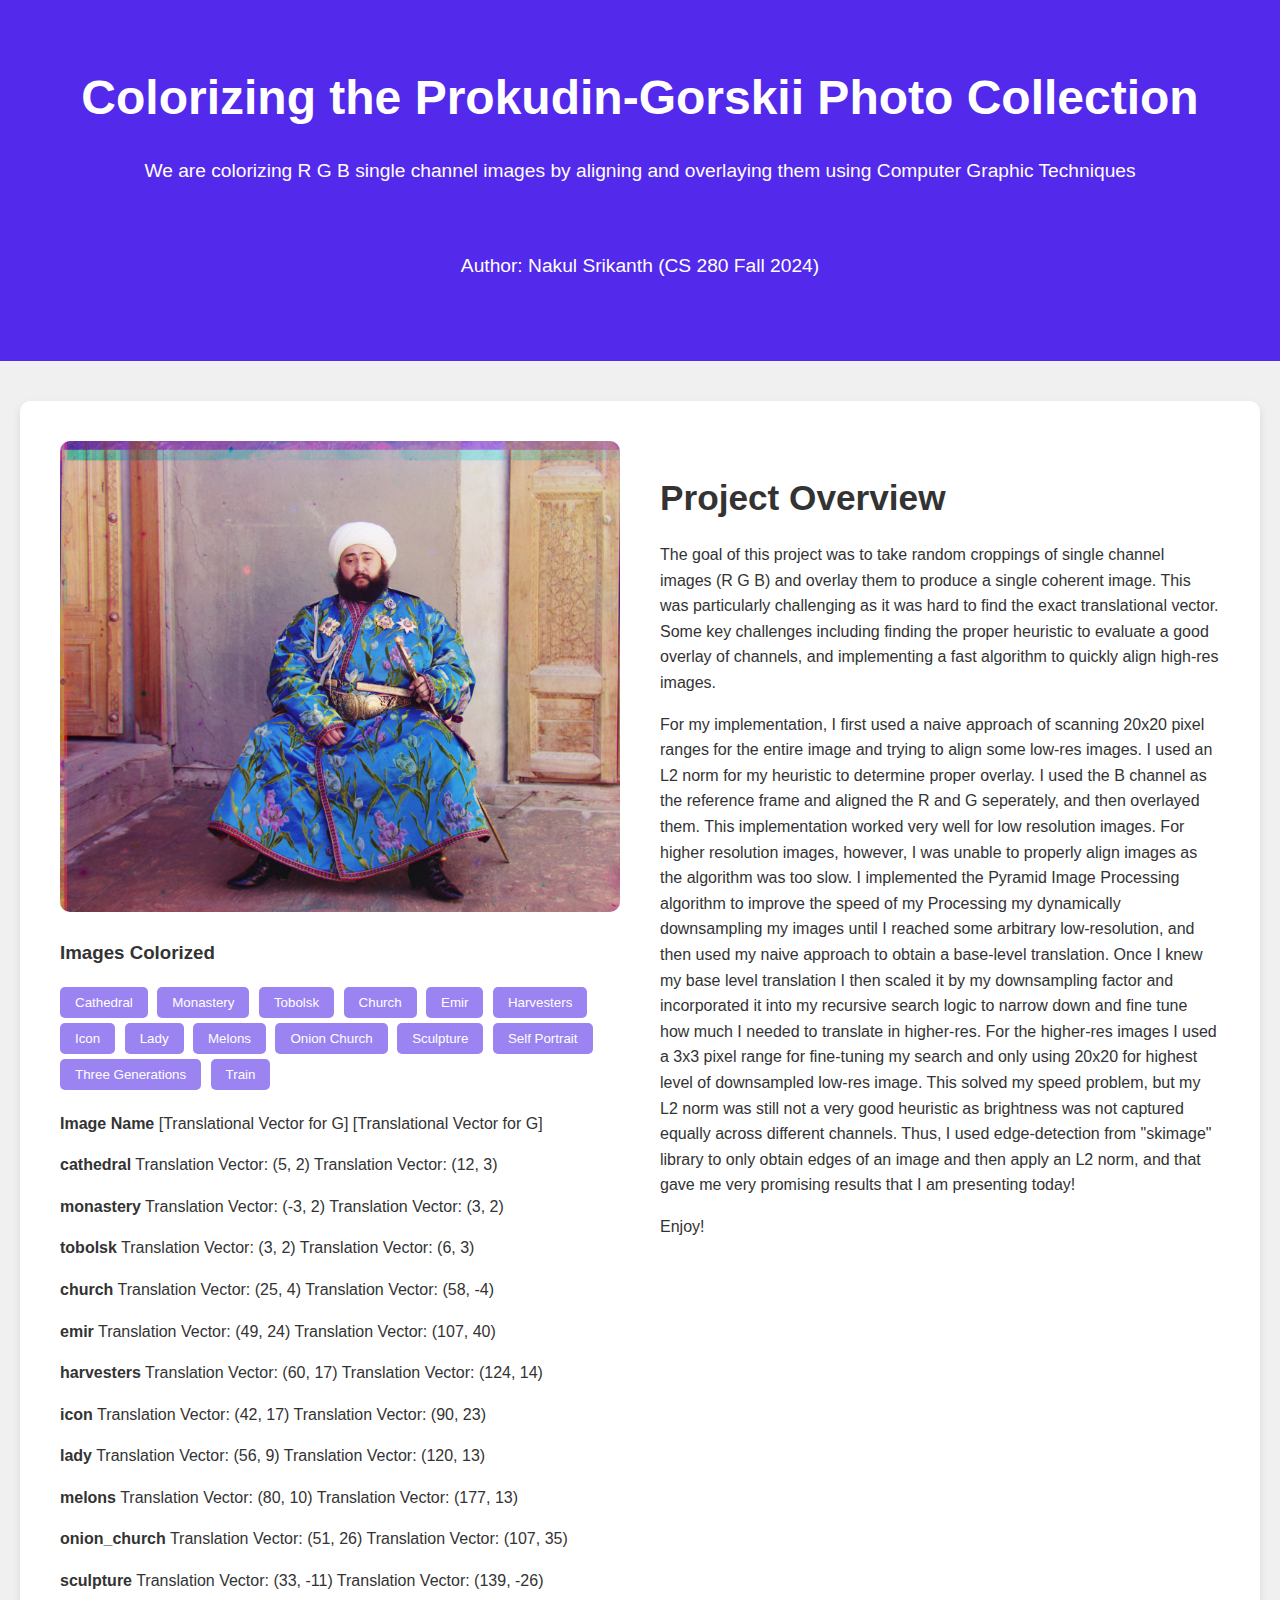
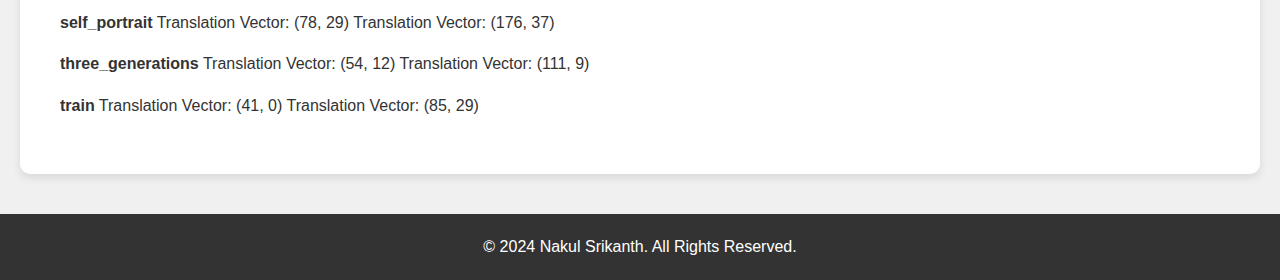
==== 1/index.html @ a7e04a4e "Proj 1 Final Submission V1" ====
<!DOCTYPE html>
<html lang="en">
<head>
    <meta charset="UTF-8">
    <meta name="viewport" content="width=device-width, initial-scale=1.0">
    <title>Project Showcase</title>
    <link rel="stylesheet" href="styles.css">
</head>
<body>

    <header>
        <h1>Colorizing the Prokudin-Gorskii Photo Collection</h1>
        <p>We are colorizing R G B single channel images by aligning and overlaying them using Computer Graphic Techniques</p>

        <br>
        <p>Author: Nakul Srikanth (CS 280 Fall 2024)</p>
    </header>

    <section id="overview" class="project-overview">
        <div class="project-image" id="image-panel">
            <img src="./out_path/emir.jpg" alt="Default Image" id="main-image">

            <div class="images-used"></div>
                <h3>Images Colorized</h3>
                <div class="image-buttons">
                    <button data-img="./out_path/cathedral.jpg">Cathedral</button>
                    <button data-img="./out_path/monastery.jpg">Monastery</button>
                    <button data-img="./out_path/tobolsk.jpg">Tobolsk</button>
                    <button data-img="./out_path/church.jpg">Church</button>
                    <button data-img="./out_path/emir.jpg">Emir</button>
                    <button data-img="./out_path/harvesters.jpg">Harvesters</button>
                    <button data-img="./out_path/icon.jpg">Icon</button>
                    <button data-img="./out_path/lady.jpg">Lady</button>
                    <button data-img="./out_path/melons.jpg">Melons</button>
                    <button data-img="./out_path/onion_church.jpg">Onion Church</button>
                    <button data-img="./out_path/sculpture.jpg">Sculpture</button>
                    <button data-img="./out_path/self_portrait.jpg">Self Portrait</button>
                    <button data-img="./out_path/three_generations.jpg">Three Generations</button>
                    <button data-img="./out_path/train.jpg">Train</button>
                </div>
                <p><b>Image Name</b> [Translational Vector for G] [Translational Vector for G]</p>
                <p>
                    <b>cathedral</b>
                    Translation Vector:  (5, 2)
                    Translation Vector:  (12, 3)
                </p><p>
                    <b>monastery</b>
                    Translation Vector:  (-3, 2)
                    Translation Vector:  (3, 2)
                </p><p>
                    <b>tobolsk</b>
                    Translation Vector:  (3, 2)
                    Translation Vector:  (6, 3)
                </p><p>
                    <b>church</b>
                    Translation Vector:  (25, 4)
                    Translation Vector:  (58, -4)
                </p><p>
                    <b>emir</b>
                    Translation Vector:  (49, 24)
                    Translation Vector:  (107, 40)
                </p><p>
                    <b>harvesters</b>
                    Translation Vector:  (60, 17)
                    Translation Vector:  (124, 14)
                </p><p>
                    <b>icon</b>
                    Translation Vector:  (42, 17)
                    Translation Vector:  (90, 23)
                </p><p>
                    <b>lady</b>
                    Translation Vector:  (56, 9)
                    Translation Vector:  (120, 13)
                </p><p>
                    <b>melons</b>
                    Translation Vector:  (80, 10)
                    Translation Vector:  (177, 13)
                </p><p>
                    <b>onion_church</b>
                    Translation Vector:  (51, 26)
                    Translation Vector:  (107, 35)
                </p><p>
                    <b>sculpture</b>
                    Translation Vector:  (33, -11)
                    Translation Vector:  (139, -26)
                </p><p>
                    <b>self_portrait</b>
                    Translation Vector:  (78, 29)
                    Translation Vector:  (176, 37)
                </p><p>
                    <b>three_generations</b>
                    Translation Vector:  (54, 12)
                    Translation Vector:  (111, 9)
                </p><p>
                    <b>train</b>
                    Translation Vector:  (41, 0)
                    Translation Vector:  (85, 29)
                </p>
            </div>

        </div>
        <div class="project-details">
            <h2>Project Overview</h2>
            <p>The goal of this project was to take random croppings of single channel images (R G B) and overlay them to produce a single coherent image. 
                This was particularly challenging as it was hard to find the exact translational vector. Some key challenges including finding the proper heuristic to evaluate
                a good overlay of channels, and implementing a fast algorithm to quickly align high-res images.</p>

            <p>For my implementation, I first used a naive approach of scanning 20x20 pixel ranges for the entire image and trying to align some low-res images. I used an L2 norm for my heuristic to determine
                proper overlay. I used the B channel as the reference frame and aligned the R and G seperately, and then overlayed them. This implementation worked very well for low resolution images.
                For higher resolution images, however, I was unable to properly align images as the algorithm was too slow. I implemented the Pyramid Image Processing algorithm to improve the speed of my Processing
                my dynamically downsampling my images until I reached some arbitrary low-resolution, and then used my naive approach to obtain a base-level translation. Once I knew my base level translation
                I then scaled it by my downsampling factor and incorporated it into my recursive search logic to narrow down and fine tune how much I needed to translate in higher-res. For the higher-res images
                I used a 3x3 pixel range for fine-tuning my search and only using 20x20 for highest level of downsampled low-res image. This solved my speed problem, but my L2 norm was still not a very good heuristic
                as brightness was not captured equally across different channels. Thus, I used edge-detection from "skimage" library to only obtain edges of an image and then apply an L2 norm, and that gave me very promising results
                that I am presenting today!
            </p>

            <p>Enjoy!</p>
        </div>
    </section>

    <footer>
        <p>&copy; 2024 Nakul Srikanth. All Rights Reserved.</p>
    </footer>

    <script src="scripts.js"></script>

</body>
</html>
---- 1/styles.css ----
body {
    font-family: 'Arial', sans-serif;
    background-color: #f0f0f0;
    color: #333;
    margin: 0;
    padding: 0;
    line-height: 1.6;
}

header {
    background-color: #5329eb;
    color: white;
    padding: 60px 20px;
    text-align: center;
    position: relative;
}

header h1 {
    font-size: 3em;
    margin: 0;
}

header p {
    font-size: 1.2em;
}

header a {
    background-color: #fff;
    color: #5329eb;
    padding: 10px 20px;
    border-radius: 5px;
    text-decoration: none;
    margin-top: 20px;
    display: inline-block;
    transition: background-color 0.3s;
}

header a:hover {
    background-color: #eee;
}

section {
    max-width: 1200px;
    margin: 40px auto;
    padding: 20px;
    background-color: #fff;
    border-radius: 10px;
    box-shadow: 0 4px 8px rgba(0, 0, 0, 0.1);
}

.project-overview {
    display: flex;
    flex-wrap: wrap;
    justify-content: space-between;
}

.project-details, .project-image {
    flex: 1;
    padding: 20px;
}

.project-image img {
    width: 100%;
    height: auto;
    border-radius: 10px;
}

.project-details h2 {
    font-size: 2.2em;
    margin-bottom: 15px;
}

.project-details p {
    margin-bottom: 10px;
}

.images-used h3 {
    margin-bottom: 10px;
}

.image-buttons button {
    background-color: #9b84f2;
    color: white;
    padding: 8px 15px;
    border-radius: 5px;
    border: none;
    cursor: pointer;
    margin-right: 5px;
    margin-bottom: 5px;
    transition: background-color 0.3s ease;
}

.image-buttons button:hover {
    background-color: #5329eb;
}

footer {
    background-color: #333;
    color: white;
    text-align: center;
    padding: 20px 0;
    margin-top: 40px;
}

footer p {
    margin: 0;
}
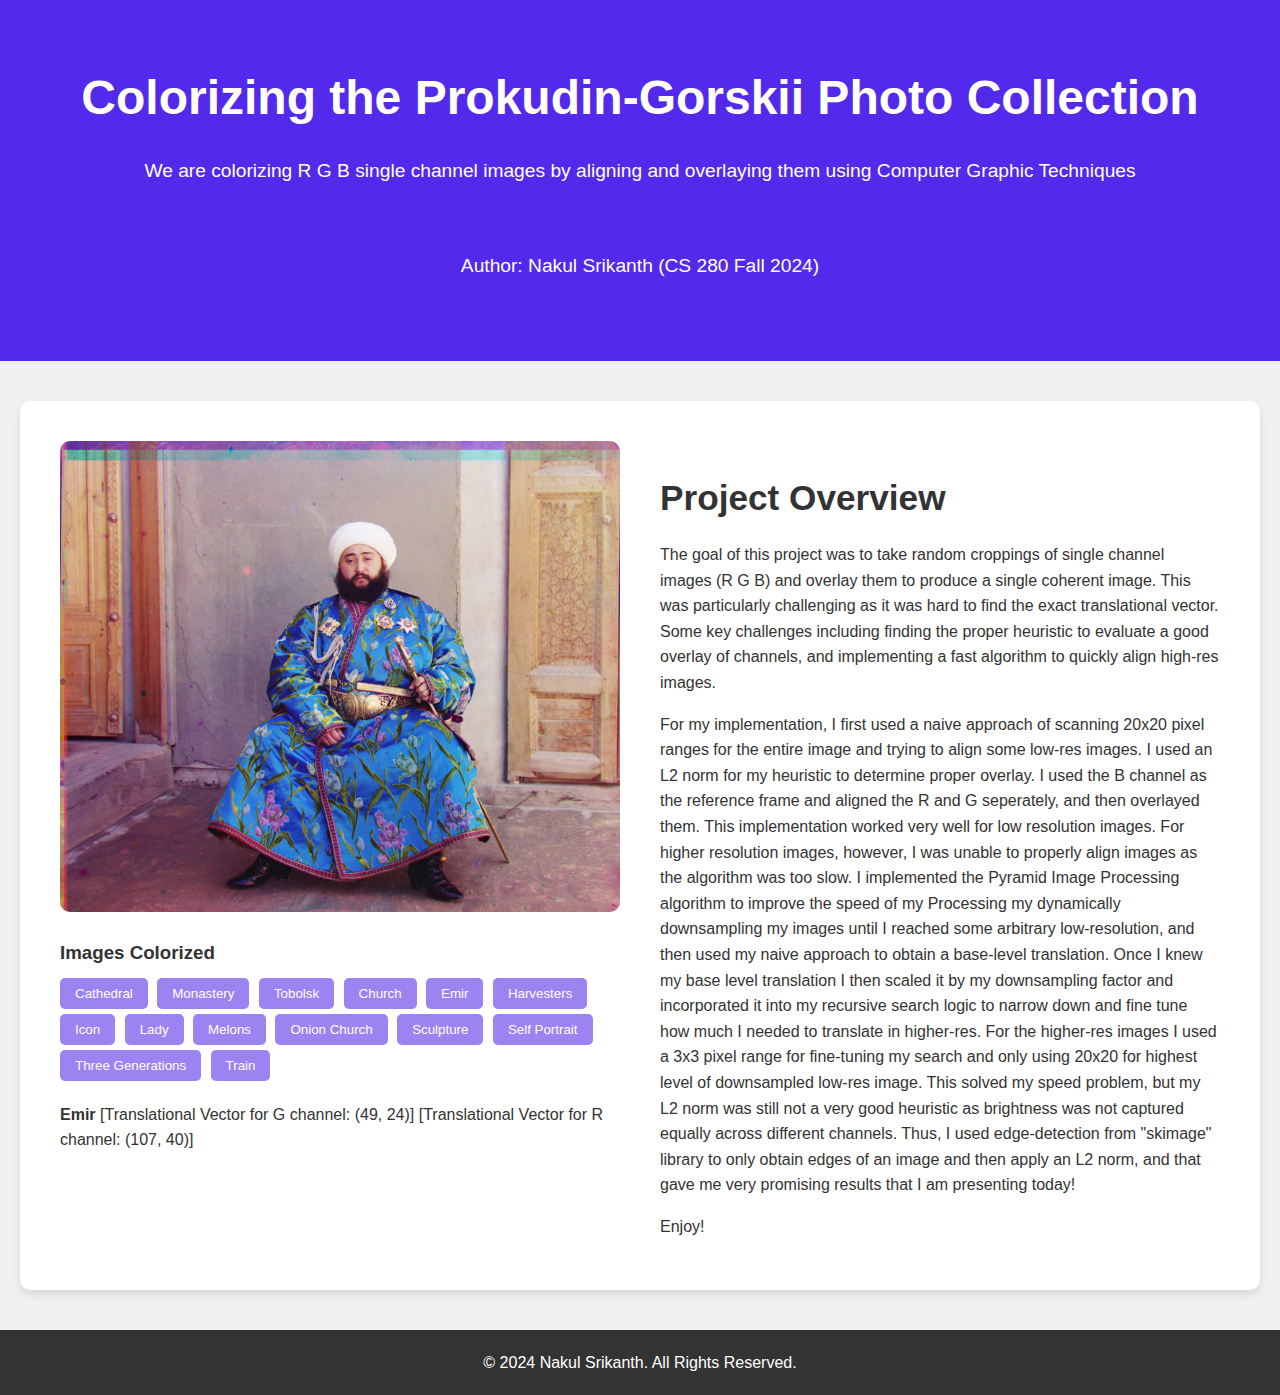
==== commit 395fd884: "Proj 1 Final Submission V2" ====
--- a/1/index.html
+++ b/1/index.html
@@ -20,85 +20,28 @@
         <div class="project-image" id="image-panel">
             <img src="./out_path/emir.jpg" alt="Default Image" id="main-image">
 
-            <div class="images-used"></div>
+            <div class="images-used">
                 <h3>Images Colorized</h3>
                 <div class="image-buttons">
-                    <button data-img="./out_path/cathedral.jpg">Cathedral</button>
-                    <button data-img="./out_path/monastery.jpg">Monastery</button>
-                    <button data-img="./out_path/tobolsk.jpg">Tobolsk</button>
-                    <button data-img="./out_path/church.jpg">Church</button>
-                    <button data-img="./out_path/emir.jpg">Emir</button>
-                    <button data-img="./out_path/harvesters.jpg">Harvesters</button>
-                    <button data-img="./out_path/icon.jpg">Icon</button>
-                    <button data-img="./out_path/lady.jpg">Lady</button>
-                    <button data-img="./out_path/melons.jpg">Melons</button>
-                    <button data-img="./out_path/onion_church.jpg">Onion Church</button>
-                    <button data-img="./out_path/sculpture.jpg">Sculpture</button>
-                    <button data-img="./out_path/self_portrait.jpg">Self Portrait</button>
-                    <button data-img="./out_path/three_generations.jpg">Three Generations</button>
-                    <button data-img="./out_path/train.jpg">Train</button>
+                    <button data-img="./out_path/cathedral.jpg" data-name="Cathedral" data-g1="(5, 2)" data-g2="(12, 3)">Cathedral</button>
+                    <button data-img="./out_path/monastery.jpg" data-name="Monastery" data-g1="(-3, 2)" data-g2="(3, 2)">Monastery</button>
+                    <button data-img="./out_path/tobolsk.jpg" data-name="Tobolsk" data-g1="(3, 2)" data-g2="(6, 3)">Tobolsk</button>
+                    <button data-img="./out_path/church.jpg" data-name="Church" data-g1="(25, 4)" data-g2="(58, -4)">Church</button>
+                    <button data-img="./out_path/emir.jpg" data-name="Emir" data-g1="(49, 24)" data-g2="(107, 40)">Emir</button>
+                    <button data-img="./out_path/harvesters.jpg" data-name="Harvesters" data-g1="(60, 17)" data-g2="(124, 14)">Harvesters</button>
+                    <button data-img="./out_path/icon.jpg" data-name="Icon" data-g1="(42, 17)" data-g2="(90, 23)">Icon</button>
+                    <button data-img="./out_path/lady.jpg" data-name="Lady" data-g1="(56, 9)" data-g2="(120, 13)">Lady</button>
+                    <button data-img="./out_path/melons.jpg" data-name="Melons" data-g1="(80, 10)" data-g2="(177, 13)">Melons</button>
+                    <button data-img="./out_path/onion_church.jpg" data-name="Onion Church" data-g1="(51, 26)" data-g2="(107, 35)">Onion Church</button>
+                    <button data-img="./out_path/sculpture.jpg" data-name="Sculpture" data-g1="(33, -11)" data-g2="(139, -26)">Sculpture</button>
+                    <button data-img="./out_path/self_portrait.jpg" data-name="Self Portrait" data-g1="(78, 29)" data-g2="(176, 37)">Self Portrait</button>
+                    <button data-img="./out_path/three_generations.jpg" data-name="Three Generations" data-g1="(54, 12)" data-g2="(111, 9)">Three Generations</button>
+                    <button data-img="./out_path/train.jpg" data-name="Train" data-g1="(41, 0)" data-g2="(85, 29)">Train</button>
                 </div>
-                <p><b>Image Name</b> [Translational Vector for G] [Translational Vector for G]</p>
-                <p>
-                    <b>cathedral</b>
-                    Translation Vector:  (5, 2)
-                    Translation Vector:  (12, 3)
-                </p><p>
-                    <b>monastery</b>
-                    Translation Vector:  (-3, 2)
-                    Translation Vector:  (3, 2)
-                </p><p>
-                    <b>tobolsk</b>
-                    Translation Vector:  (3, 2)
-                    Translation Vector:  (6, 3)
-                </p><p>
-                    <b>church</b>
-                    Translation Vector:  (25, 4)
-                    Translation Vector:  (58, -4)
-                </p><p>
-                    <b>emir</b>
-                    Translation Vector:  (49, 24)
-                    Translation Vector:  (107, 40)
-                </p><p>
-                    <b>harvesters</b>
-                    Translation Vector:  (60, 17)
-                    Translation Vector:  (124, 14)
-                </p><p>
-                    <b>icon</b>
-                    Translation Vector:  (42, 17)
-                    Translation Vector:  (90, 23)
-                </p><p>
-                    <b>lady</b>
-                    Translation Vector:  (56, 9)
-                    Translation Vector:  (120, 13)
-                </p><p>
-                    <b>melons</b>
-                    Translation Vector:  (80, 10)
-                    Translation Vector:  (177, 13)
-                </p><p>
-                    <b>onion_church</b>
-                    Translation Vector:  (51, 26)
-                    Translation Vector:  (107, 35)
-                </p><p>
-                    <b>sculpture</b>
-                    Translation Vector:  (33, -11)
-                    Translation Vector:  (139, -26)
-                </p><p>
-                    <b>self_portrait</b>
-                    Translation Vector:  (78, 29)
-                    Translation Vector:  (176, 37)
-                </p><p>
-                    <b>three_generations</b>
-                    Translation Vector:  (54, 12)
-                    Translation Vector:  (111, 9)
-                </p><p>
-                    <b>train</b>
-                    Translation Vector:  (41, 0)
-                    Translation Vector:  (85, 29)
-                </p>
             </div>
+            <p id="image-info"><b>Emir</b> [Translational Vector for G channel: (49, 24)] [Translational Vector for R channel: (107, 40)]</p>
+        </div>
 
-        </div>
         <div class="project-details">
             <h2>Project Overview</h2>
             <p>The goal of this project was to take random croppings of single channel images (R G B) and overlay them to produce a single coherent image. 
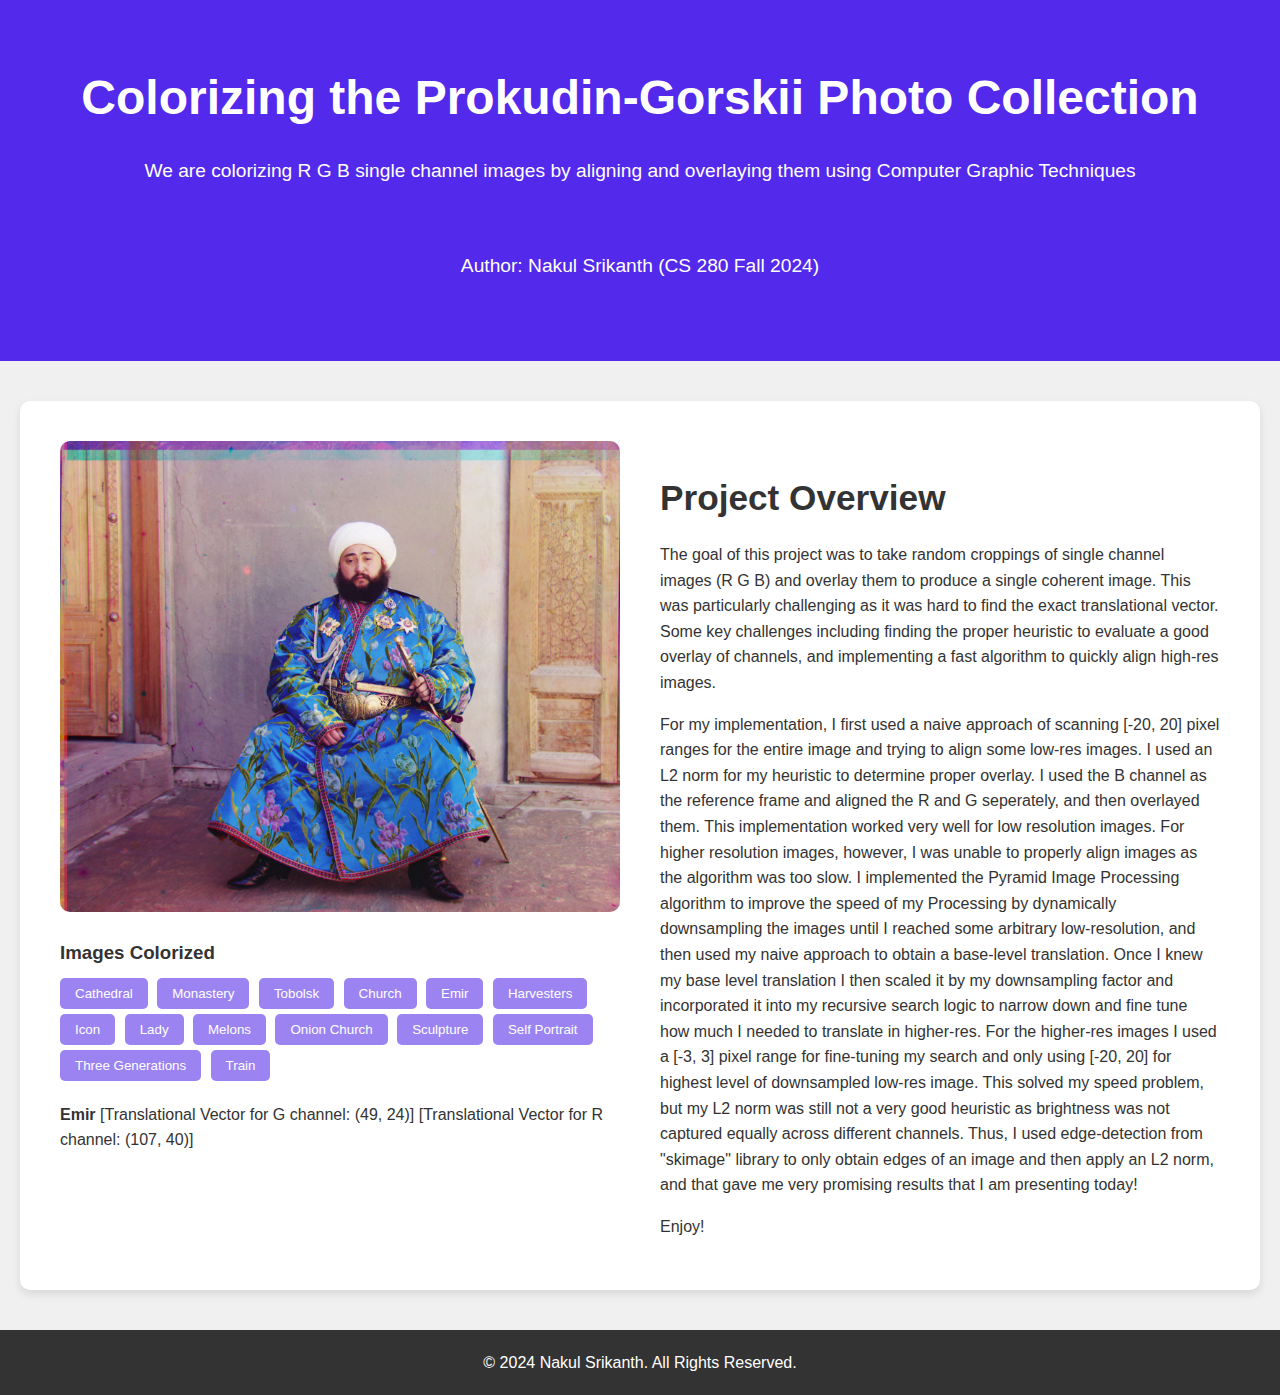
==== commit c12d2947: "Proj 1 Final Submission V3" ====
--- a/1/index.html
+++ b/1/index.html
@@ -48,12 +48,12 @@
                 This was particularly challenging as it was hard to find the exact translational vector. Some key challenges including finding the proper heuristic to evaluate
                 a good overlay of channels, and implementing a fast algorithm to quickly align high-res images.</p>
 
-            <p>For my implementation, I first used a naive approach of scanning 20x20 pixel ranges for the entire image and trying to align some low-res images. I used an L2 norm for my heuristic to determine
+            <p>For my implementation, I first used a naive approach of scanning [-20, 20] pixel ranges for the entire image and trying to align some low-res images. I used an L2 norm for my heuristic to determine
                 proper overlay. I used the B channel as the reference frame and aligned the R and G seperately, and then overlayed them. This implementation worked very well for low resolution images.
                 For higher resolution images, however, I was unable to properly align images as the algorithm was too slow. I implemented the Pyramid Image Processing algorithm to improve the speed of my Processing
-                my dynamically downsampling my images until I reached some arbitrary low-resolution, and then used my naive approach to obtain a base-level translation. Once I knew my base level translation
+                by dynamically downsampling the images until I reached some arbitrary low-resolution, and then used my naive approach to obtain a base-level translation. Once I knew my base level translation
                 I then scaled it by my downsampling factor and incorporated it into my recursive search logic to narrow down and fine tune how much I needed to translate in higher-res. For the higher-res images
-                I used a 3x3 pixel range for fine-tuning my search and only using 20x20 for highest level of downsampled low-res image. This solved my speed problem, but my L2 norm was still not a very good heuristic
+                I used a [-3, 3] pixel range for fine-tuning my search and only using [-20, 20] for highest level of downsampled low-res image. This solved my speed problem, but my L2 norm was still not a very good heuristic
                 as brightness was not captured equally across different channels. Thus, I used edge-detection from "skimage" library to only obtain edges of an image and then apply an L2 norm, and that gave me very promising results
                 that I am presenting today!
             </p>
